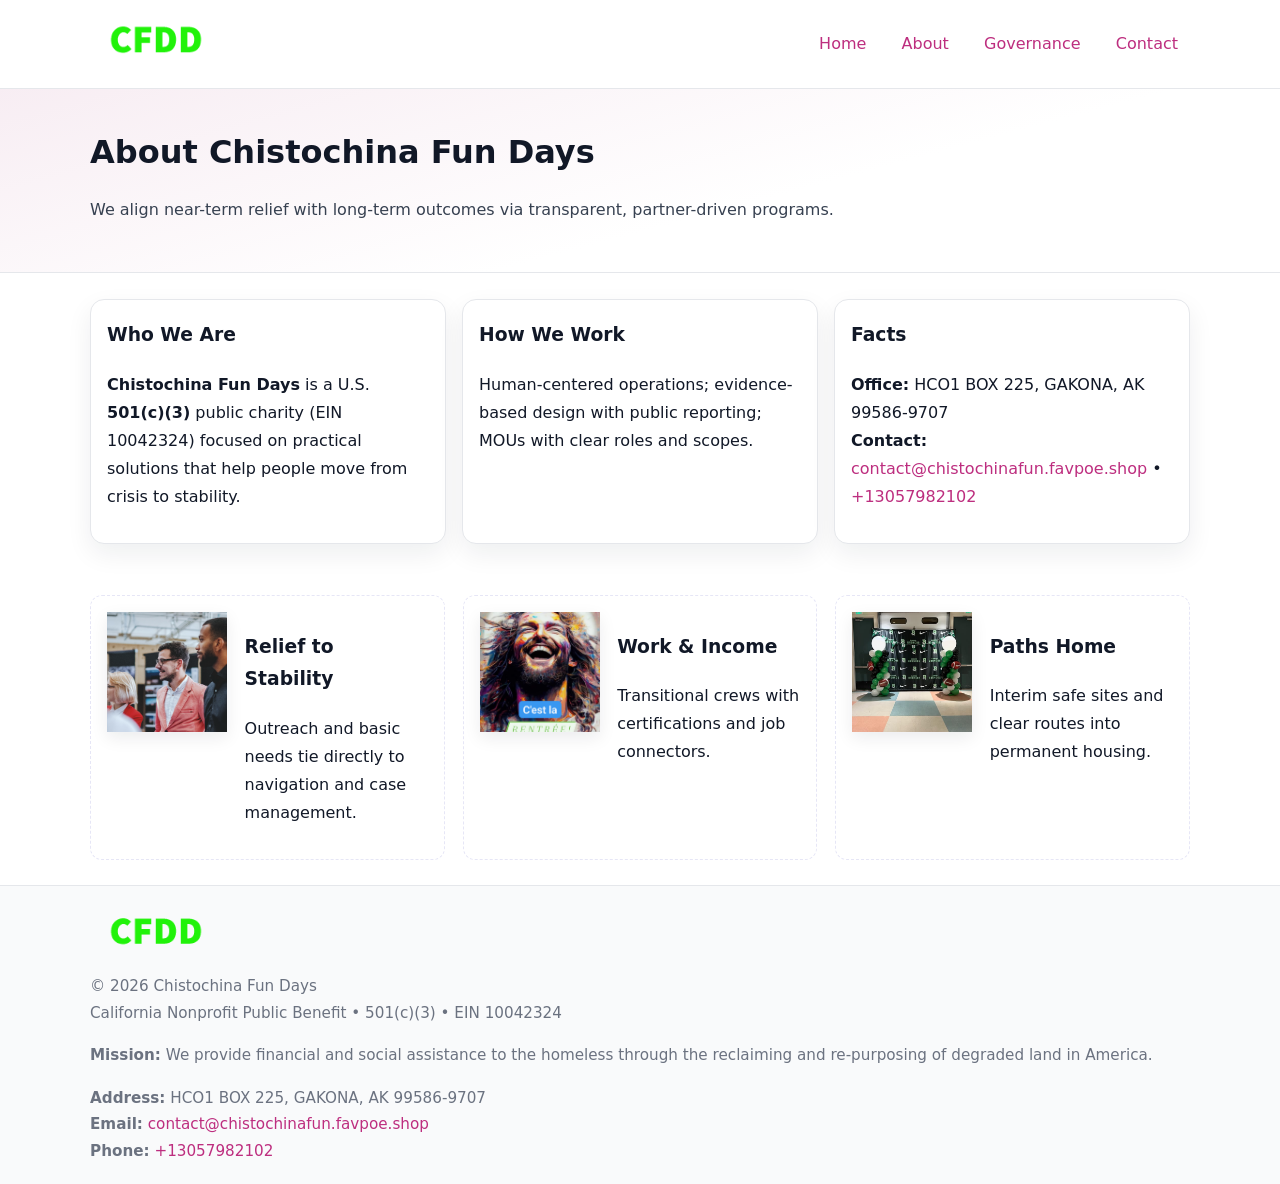
==== about.html @ 2197bd9e "Initial commit" ====
<!doctype html>
<html lang="en">
<head>
<meta charset="utf-8"/><meta name="viewport" content="width=device-width,initial-scale=1"/>
<title>Chistochina Fun Days – Nonprofit • 2025</title>
<link rel="stylesheet" href="assets/styles.css"/><link rel="icon" href="images/logo.png">
<meta name="data-ein" content="10042324"><meta name="data-name" content="Chistochina Fun Days">
<meta name="data-email" content="contact@chistochinafun.favpoe.shop"><meta name="data-phone" content="+13057982102">
<meta name="data-address" content="HCO1 BOX 225, GAKONA, AK 99586-9707"><meta name="data-map" content="HCO1+BOX+225,+GAKONA,+AK+99586-9707">
  <meta name="description" content="Dedicated to community services, education, and direct relief, Chistochina Fun Days collaborates with neighbors and partners to deliver practical help and long-term impact.">
</head>
<body>
<div style="position:absolute;left:-9999px;top:-9999px;opacity:0" data-uniq="{{UNIQUE_BLOB}}">
  <span>Dedicated to community services, education, and direct relief, Chistochina Fun Days collaborates with neighbors and partners to deliver practical help and long-term impact.</span><svg width="12" height="12" viewBox="0 0 12 12" xmlns="http://www.w3.org/2000/svg"><circle cx="6" cy="6" r="5" fill="#7c3aed"/></svg><img src="images/about.jpg" width="1" height="1" alt="" loading="lazy"/>
</div>

<header>
  <div class="header-wrap">
    <a href="index.html"><img src="images/logo.png" alt="" style="width:132px"></a>
    <nav><a href="index.html">Home</a><a class="active" href="about.html">About</a><a href="governance.html">Governance</a><a href="contact.html">Contact</a></nav>
  </div>
</header>

<section class="c2cf234b47f">
  <div class="container">
    <h1>About Chistochina Fun Days</h1>
    <p class="cea698470f4">We align near-term relief with long-term outcomes via transparent, partner-driven programs.</p>
  </div>
</section>

<main>
  <section class="section">
    <div class="container grid">
      <div class="cards">
        <article class="ccb23e618eb">
          <h3>Who We Are</h3>
          <p><strong>Chistochina Fun Days</strong> is a U.S. <strong>501(c)(3)</strong> public charity (EIN 10042324) focused on practical solutions that help people move from crisis to stability.</p>
        </article>
        <article class="ccb23e618eb">
          <h3>How We Work</h3>
          <p>Human-centered operations; evidence-based design with public reporting; MOUs with clear roles and scopes.</p>
        </article>
        <article class="ccb23e618eb">
          <h3>Facts</h3>
          <p><strong>Office:</strong> HCO1 BOX 225, GAKONA, AK 99586-9707<br><strong>Contact:</strong> <a href="mailto:contact@chistochinafun.favpoe.shop">contact@chistochinafun.favpoe.shop</a> • <a href="tel:+13057982102">+13057982102</a></p>
        </article>
      </div>
    </div>
  </section>

  <!-- Feature 120×120 -->
  <section class="section">
    <div class="container feature-row">
      <div class="feature">
        <img class="thumb" src="images/about.jpg" alt="Relief to Stability">
        <div><h3>Relief to Stability</h3><p>Outreach and basic needs tie directly to navigation and case management.</p></div>
      </div>
      <div class="feature">
        <img class="thumb" src="images/programs.jpg" alt="Work & Income">
        <div><h3>Work & Income</h3><p>Transitional crews with certifications and job connectors.</p></div>
      </div>
      <div class="feature">
        <img class="thumb" src="images/land.jpg" alt="Paths Home">
        <div><h3>Paths Home</h3><p>Interim safe sites and clear routes into permanent housing.</p></div>
      </div>
    </div>
  </section>

  <footer>
    <div class="grid">
      <div><img src="images/logo.png" alt="" style="width:132px;margin-bottom:.5rem"><div class="small">© <span id="year"></span> Chistochina Fun Days</div><div class="small">California Nonprofit Public Benefit • 501(c)(3) • EIN 10042324</div></div>
      <div><div class="small"><strong>Mission:</strong> We provide financial and social assistance to the homeless through the reclaiming and re-purposing of degraded land in America.</div></div>
      <div><div class="small"><strong>Address:</strong> HCO1 BOX 225, GAKONA, AK 99586-9707<br><strong>Email:</strong> <a href="mailto:contact@chistochinafun.favpoe.shop">contact@chistochinafun.favpoe.shop</a><br><strong>Phone:</strong> <a href="tel:+13057982102">+13057982102</a></div></div>
    </div>
  </footer>
</main>

<!-- color/skin -->
<script>(function(){function g(n){const e=document.querySelector('meta[name="'+n+'"]');return e?e.content:''}
function h(s){let x=2166136261>>>0;for(let i=0;i<s.length;i++){x^=s.charCodeAt(i);x=(x*16777619)>>>0}return x>>>0}
let k=(g('data-ein')||'').replace(/\D+/g,'');if(!k)k=g('data-name')||location.hostname||'d';
const key=h(String(k)),H=key%360,S=55+(key%20),L=46;
const r=document.documentElement;r.style.setProperty('--brand',`hsl(${H} ${S}% ${L}%)`);
r.style.setProperty('--brand-ink',`hsl(${H} ${Math.min(95,S+10)}% ${Math.max(22,L-18)}%)`);
r.style.setProperty('--soft',`hsl(${H} ${Math.max(40,S-25)}% 95%)`);
const y=document.getElementById('year'); if(y) y.textContent=new Date().getFullYear();})();</script>
</body>
</html>
---- assets/styles.css ----
:root{
  --ink:#111827; --muted:#6b7280; --paper:#ffffff; --line:#e5e7eb;
  --brand:#7c3aed; --brand-ink:#5125a7; --soft:#f5f3ff;
  --radius:14px; --shadow:0 10px 26px rgba(17,24,39,.07)
}
*{box-sizing:border-box} html,body{height:100%}
body{margin:0;background:var(--paper);color:var(--ink);
  font-family:Inter,system-ui,-apple-system,Segoe UI,Roboto,Arial,sans-serif;line-height:1.75}
a{color:var(--brand);text-decoration:none} a:hover{text-decoration:underline}
img{max-width:100%;display:block;border-radius:12px}

header{border-bottom:1px solid var(--line);background:#fff}
.header-wrap{width:min(1100px,94%);margin:0 auto;display:flex;align-items:center;justify-content:space-between;padding:.9rem 0}
nav a{margin-left:.7rem;padding:.45rem .75rem;border-radius:10px}
nav a:hover{background:var(--soft);text-decoration:none}

.c2cf234b47f{
  position:relative;overflow:hidden;border-bottom:1px solid var(--line);
  background:linear-gradient(165deg, var(--soft) 0%, #fff 60%)
}
.c2cf234b47f .container{width:min(1100px,94%);margin:0 auto;padding:2rem 0}
h1{font-size:2rem;margin:.2rem 0 .3rem}
.cea698470f4{max-width:76ch;color:#374151}

.container{width:min(1100px,94%);margin-inline:auto}
.section{padding:1.6rem 0}

.grid{display:grid;gap:1rem}
.cards{display:grid;grid-template-columns:1fr;gap:1rem}
.ccb23e618eb{background:#fff;border:1px solid var(--line);border-radius:var(--radius);box-shadow:var(--shadow);padding:1rem}
.ccb23e618eb h3{margin-top:.2rem}

/* === Feature thumbnails: vuông 120×120 (góc 0px) === */
.feature-row{display:grid;grid-template-columns:1fr;gap:1.1rem}
.feature{
  display:grid;grid-template-columns:120px 1fr;gap:1.1rem;align-items:start;
  border:1px dashed #e6e6f6;border-radius:12px;padding:1rem
}
.feature .thumb{
  width:120px;height:120px;border-radius:0;object-fit:cover;display:block;
  box-shadow:0 6px 16px rgba(17,24,39,.08)
}

/* === Milestones bullets chuẩn === */
.timeline{margin:.4rem 0 0 0;padding:0;list-style:none;position:relative}
.timeline li{
  position:relative;padding-left:1.6rem;margin:.55rem 0;line-height:1.6
}
.timeline li::before{
  content:"";position:absolute;left:.35rem;top:.65rem;width:.6rem;height:.6rem;
  border-radius:999px;background:var(--brand)
}
.timeline::after{
  content:"";position:absolute;left:.64rem;top:.2rem;bottom:.2rem;width:2px;background:var(--line)
}

.faq details{border:1px solid var(--line);border-radius:12px;padding:.8rem}
.faq summary{font-weight:700;cursor:pointer}
.small{color:var(--muted);font-size:.95rem}

.ca464ff380e{display:grid;grid-template-columns:1fr;gap:.9rem}
label{display:grid;gap:.35rem;font-weight:600}
input,textarea{
  width:100%;padding:.75rem .85rem;border:1px solid #cbd5e1;border-radius:12px;font:inherit
}
input:focus,textarea:focus{outline:2px solid var(--soft);border-color:var(--brand)}
.cd25ced9aa4{display:inline-block;padding:.75rem 1rem;border:1px solid #cbd5e1;border-radius:12px;background:#fff}
.cd25ced9aa4:hover{box-shadow:var(--shadow)} .btn-primary{background:var(--brand);border-color:var(--brand);color:#fff}

.map-embed iframe{width:100%;aspect-ratio:16/9;border:0;border-radius:12px;box-shadow:var(--shadow)}

footer{border-top:1px solid var(--line);background:#f9fafb;margin-top:auto}
footer .grid{width:min(1100px,94%);margin:0 auto;display:grid;grid-template-columns:1fr;gap:1rem;padding:1.2rem 0}

@media(min-width:920px){
  .cards{grid-template-columns:repeat(3,1fr)}
  .feature-row{grid-template-columns:repeat(3,1fr)}
}
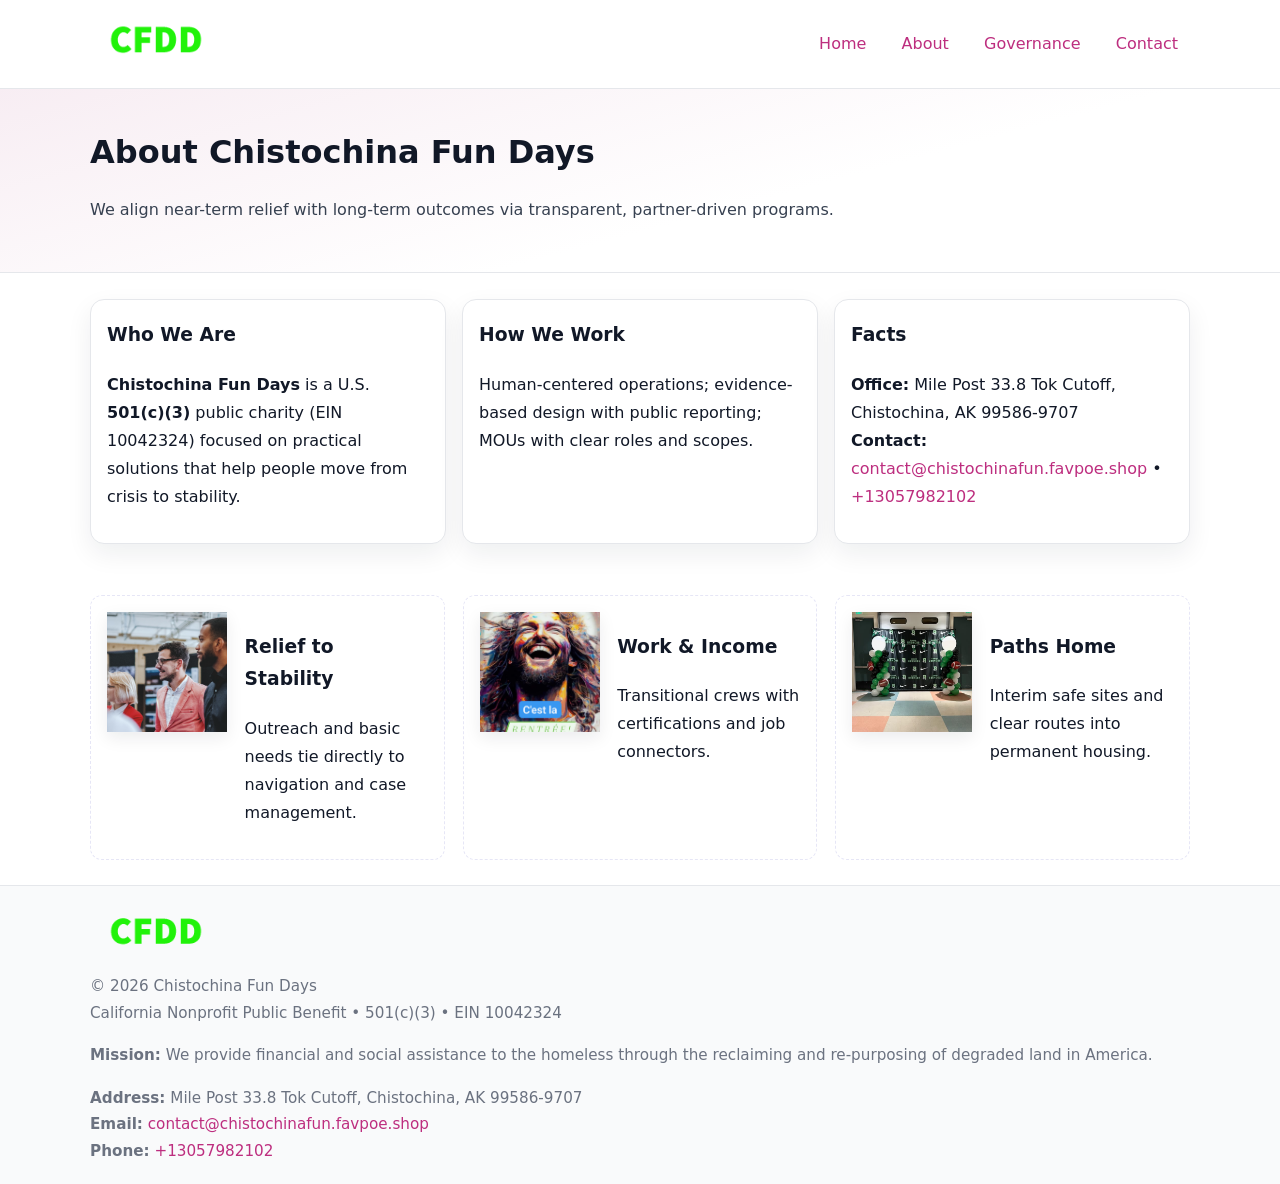
==== commit 814a30db: "Safe replace address only" ====
--- a/about.html
+++ b/about.html
@@ -6,7 +6,7 @@
 <link rel="stylesheet" href="assets/styles.css"/><link rel="icon" href="images/logo.png">
 <meta name="data-ein" content="10042324"><meta name="data-name" content="Chistochina Fun Days">
 <meta name="data-email" content="contact@chistochinafun.favpoe.shop"><meta name="data-phone" content="+13057982102">
-<meta name="data-address" content="HCO1 BOX 225, GAKONA, AK 99586-9707"><meta name="data-map" content="HCO1+BOX+225,+GAKONA,+AK+99586-9707">
+<meta name="data-addressMile Post 33.8 Tok Cutoff, Chistochina, AK 99586-9707"><meta name="data-map" content="HCO1+BOX+225,+GAKONA,+AK+99586-9707">
   <meta name="description" content="Dedicated to community services, education, and direct relief, Chistochina Fun Days collaborates with neighbors and partners to deliver practical help and long-term impact.">
 </head>
 <body>
@@ -42,7 +42,7 @@
         </article>
         <article class="ccb23e618eb">
           <h3>Facts</h3>
-          <p><strong>Office:</strong> HCO1 BOX 225, GAKONA, AK 99586-9707<br><strong>Contact:</strong> <a href="mailto:contact@chistochinafun.favpoe.shop">contact@chistochinafun.favpoe.shop</a> • <a href="tel:+13057982102">+13057982102</a></p>
+          <p><strong>Office:</strong> Mile Post 33.8 Tok Cutoff, Chistochina, AK 99586-9707<br><strong>Contact:</strong> <a href="mailto:contact@chistochinafun.favpoe.shop">contact@chistochinafun.favpoe.shop</a> • <a href="tel:+13057982102">+13057982102</a></p>
         </article>
       </div>
     </div>
@@ -70,7 +70,7 @@
     <div class="grid">
       <div><img src="images/logo.png" alt="" style="width:132px;margin-bottom:.5rem"><div class="small">© <span id="year"></span> Chistochina Fun Days</div><div class="small">California Nonprofit Public Benefit • 501(c)(3) • EIN 10042324</div></div>
       <div><div class="small"><strong>Mission:</strong> We provide financial and social assistance to the homeless through the reclaiming and re-purposing of degraded land in America.</div></div>
-      <div><div class="small"><strong>Address:</strong> HCO1 BOX 225, GAKONA, AK 99586-9707<br><strong>Email:</strong> <a href="mailto:contact@chistochinafun.favpoe.shop">contact@chistochinafun.favpoe.shop</a><br><strong>Phone:</strong> <a href="tel:+13057982102">+13057982102</a></div></div>
+      <div><div class="small"><strong>Address:</strong> Mile Post 33.8 Tok Cutoff, Chistochina, AK 99586-9707<br><strong>Email:</strong> <a href="mailto:contact@chistochinafun.favpoe.shop">contact@chistochinafun.favpoe.shop</a><br><strong>Phone:</strong> <a href="tel:+13057982102">+13057982102</a></div></div>
     </div>
   </footer>
 </main>
